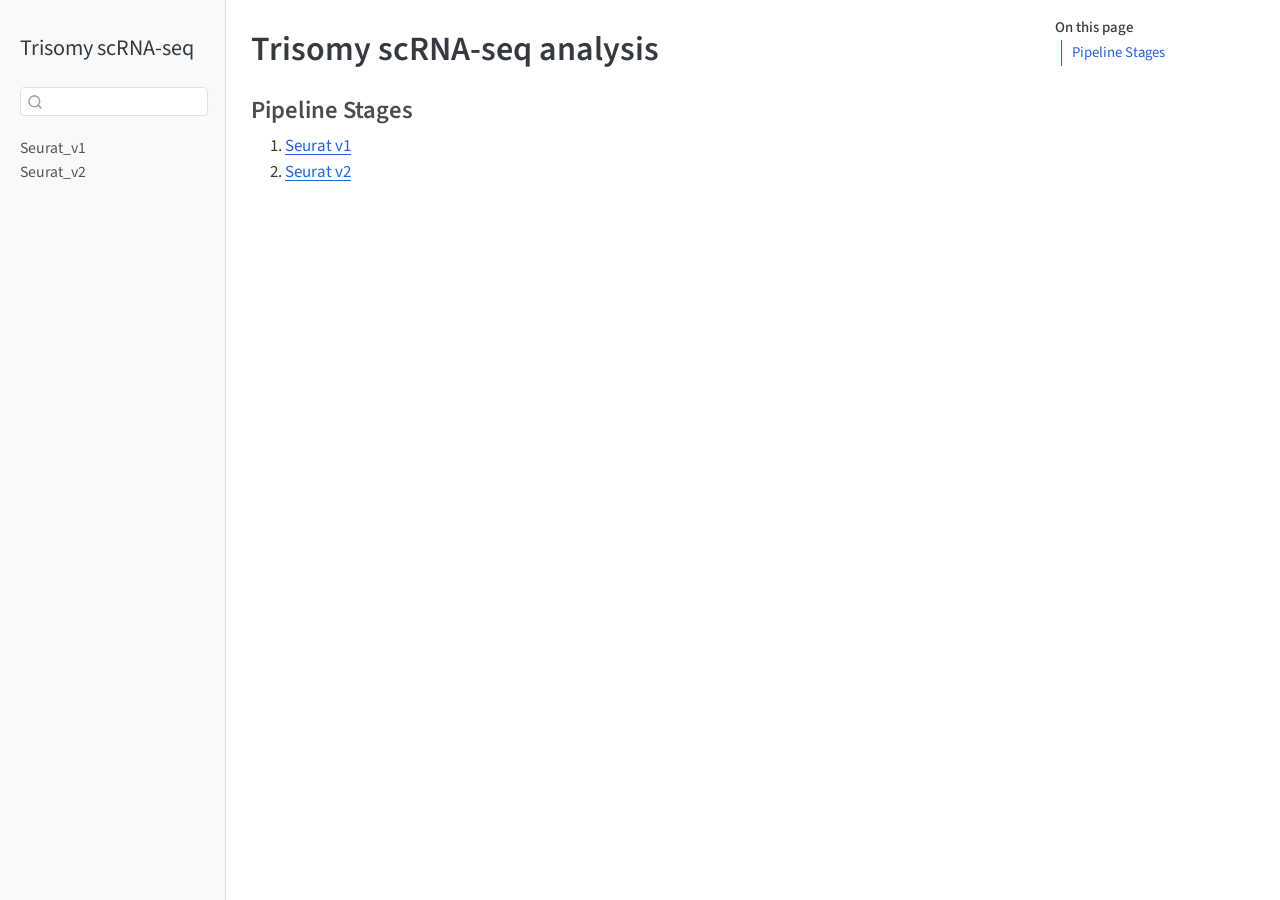
==== docs/index.html @ 90127852 "initial commit - seurat v1/v2" ====
<!DOCTYPE html>
<html xmlns="http://www.w3.org/1999/xhtml" lang="en" xml:lang="en"><head>

<meta charset="utf-8">
<meta name="generator" content="quarto-1.5.57">

<meta name="viewport" content="width=device-width, initial-scale=1.0, user-scalable=yes">


<title>Trisomy scRNA-seq analysis – Trisomy scRNA-seq</title>
<style>
code{white-space: pre-wrap;}
span.smallcaps{font-variant: small-caps;}
div.columns{display: flex; gap: min(4vw, 1.5em);}
div.column{flex: auto; overflow-x: auto;}
div.hanging-indent{margin-left: 1.5em; text-indent: -1.5em;}
ul.task-list{list-style: none;}
ul.task-list li input[type="checkbox"] {
  width: 0.8em;
  margin: 0 0.8em 0.2em -1em; /* quarto-specific, see https://github.com/quarto-dev/quarto-cli/issues/4556 */ 
  vertical-align: middle;
}
</style>


<script src="site_libs/quarto-nav/quarto-nav.js"></script>
<script src="site_libs/quarto-nav/headroom.min.js"></script>
<script src="site_libs/clipboard/clipboard.min.js"></script>
<script src="site_libs/quarto-search/autocomplete.umd.js"></script>
<script src="site_libs/quarto-search/fuse.min.js"></script>
<script src="site_libs/quarto-search/quarto-search.js"></script>
<meta name="quarto:offset" content="./">
<script src="site_libs/quarto-html/quarto.js"></script>
<script src="site_libs/quarto-html/popper.min.js"></script>
<script src="site_libs/quarto-html/tippy.umd.min.js"></script>
<script src="site_libs/quarto-html/anchor.min.js"></script>
<link href="site_libs/quarto-html/tippy.css" rel="stylesheet">
<link href="site_libs/quarto-html/quarto-syntax-highlighting.css" rel="stylesheet" id="quarto-text-highlighting-styles">
<script src="site_libs/bootstrap/bootstrap.min.js"></script>
<link href="site_libs/bootstrap/bootstrap-icons.css" rel="stylesheet">
<link href="site_libs/bootstrap/bootstrap.min.css" rel="stylesheet" id="quarto-bootstrap" data-mode="light">
<script id="quarto-search-options" type="application/json">{
  "location": "sidebar",
  "copy-button": false,
  "collapse-after": 3,
  "panel-placement": "start",
  "type": "textbox",
  "limit": 50,
  "keyboard-shortcut": [
    "f",
    "/",
    "s"
  ],
  "show-item-context": false,
  "language": {
    "search-no-results-text": "No results",
    "search-matching-documents-text": "matching documents",
    "search-copy-link-title": "Copy link to search",
    "search-hide-matches-text": "Hide additional matches",
    "search-more-match-text": "more match in this document",
    "search-more-matches-text": "more matches in this document",
    "search-clear-button-title": "Clear",
    "search-text-placeholder": "",
    "search-detached-cancel-button-title": "Cancel",
    "search-submit-button-title": "Submit",
    "search-label": "Search"
  }
}</script>


</head>

<body class="nav-sidebar docked">

<div id="quarto-search-results"></div>
  <header id="quarto-header" class="headroom fixed-top">
  <nav class="quarto-secondary-nav">
    <div class="container-fluid d-flex">
      <button type="button" class="quarto-btn-toggle btn" data-bs-toggle="collapse" role="button" data-bs-target=".quarto-sidebar-collapse-item" aria-controls="quarto-sidebar" aria-expanded="false" aria-label="Toggle sidebar navigation" onclick="if (window.quartoToggleHeadroom) { window.quartoToggleHeadroom(); }">
        <i class="bi bi-layout-text-sidebar-reverse"></i>
      </button>
        <nav class="quarto-page-breadcrumbs" aria-label="breadcrumb"><ol class="breadcrumb"><li class="breadcrumb-item">
      Trisomy scRNA-seq
      </li></ol></nav>
        <a class="flex-grow-1" role="navigation" data-bs-toggle="collapse" data-bs-target=".quarto-sidebar-collapse-item" aria-controls="quarto-sidebar" aria-expanded="false" aria-label="Toggle sidebar navigation" onclick="if (window.quartoToggleHeadroom) { window.quartoToggleHeadroom(); }">      
        </a>
      <button type="button" class="btn quarto-search-button" aria-label="Search" onclick="window.quartoOpenSearch();">
        <i class="bi bi-search"></i>
      </button>
    </div>
  </nav>
</header>
<!-- content -->
<div id="quarto-content" class="quarto-container page-columns page-rows-contents page-layout-article">
<!-- sidebar -->
  <nav id="quarto-sidebar" class="sidebar collapse collapse-horizontal quarto-sidebar-collapse-item sidebar-navigation docked overflow-auto">
    <div class="pt-lg-2 mt-2 text-left sidebar-header">
    <div class="sidebar-title mb-0 py-0">
      <a href="./">Trisomy scRNA-seq</a> 
    </div>
      </div>
        <div class="mt-2 flex-shrink-0 align-items-center">
        <div class="sidebar-search">
        <div id="quarto-search" class="" title="Search"></div>
        </div>
        </div>
    <div class="sidebar-menu-container"> 
    <ul class="list-unstyled mt-1">
        <li class="sidebar-item">
  <div class="sidebar-item-container"> 
  <a href="./notebooks/seurat_trisomy_v1.html" class="sidebar-item-text sidebar-link">
 <span class="menu-text">Seurat_v1</span></a>
  </div>
</li>
        <li class="sidebar-item">
  <div class="sidebar-item-container"> 
  <a href="./notebooks/seurat_trisomy_v2.html" class="sidebar-item-text sidebar-link">
 <span class="menu-text">Seurat_v2</span></a>
  </div>
</li>
    </ul>
    </div>
</nav>
<div id="quarto-sidebar-glass" class="quarto-sidebar-collapse-item" data-bs-toggle="collapse" data-bs-target=".quarto-sidebar-collapse-item"></div>
<!-- margin-sidebar -->
    <div id="quarto-margin-sidebar" class="sidebar margin-sidebar">
        <nav id="TOC" role="doc-toc" class="toc-active">
    <h2 id="toc-title">On this page</h2>
   
  <ul>
  <li><a href="#pipeline-stages" id="toc-pipeline-stages" class="nav-link active" data-scroll-target="#pipeline-stages">Pipeline Stages</a></li>
  </ul>
</nav>
    </div>
<!-- main -->
<main class="content" id="quarto-document-content">

<header id="title-block-header" class="quarto-title-block default">
<div class="quarto-title">
<h1 class="title">Trisomy scRNA-seq analysis</h1>
</div>



<div class="quarto-title-meta">

    
  
    
  </div>
  


</header>


<section id="pipeline-stages" class="level3">
<h3 class="anchored" data-anchor-id="pipeline-stages">Pipeline Stages</h3>
<ol type="1">
<li><a href="./notebooks/seurat_trisomy_v1.html">Seurat v1</a></li>
<li><a href="./notebooks/seurat_trisomy_v2.html">Seurat v2</a></li>
</ol>


</section>

</main> <!-- /main -->
<script id="quarto-html-after-body" type="application/javascript">
window.document.addEventListener("DOMContentLoaded", function (event) {
  const toggleBodyColorMode = (bsSheetEl) => {
    const mode = bsSheetEl.getAttribute("data-mode");
    const bodyEl = window.document.querySelector("body");
    if (mode === "dark") {
      bodyEl.classList.add("quarto-dark");
      bodyEl.classList.remove("quarto-light");
    } else {
      bodyEl.classList.add("quarto-light");
      bodyEl.classList.remove("quarto-dark");
    }
  }
  const toggleBodyColorPrimary = () => {
    const bsSheetEl = window.document.querySelector("link#quarto-bootstrap");
    if (bsSheetEl) {
      toggleBodyColorMode(bsSheetEl);
    }
  }
  toggleBodyColorPrimary();  
  const icon = "";
  const anchorJS = new window.AnchorJS();
  anchorJS.options = {
    placement: 'right',
    icon: icon
  };
  anchorJS.add('.anchored');
  const isCodeAnnotation = (el) => {
    for (const clz of el.classList) {
      if (clz.startsWith('code-annotation-')) {                     
        return true;
      }
    }
    return false;
  }
  const onCopySuccess = function(e) {
    // button target
    const button = e.trigger;
    // don't keep focus
    button.blur();
    // flash "checked"
    button.classList.add('code-copy-button-checked');
    var currentTitle = button.getAttribute("title");
    button.setAttribute("title", "Copied!");
    let tooltip;
    if (window.bootstrap) {
      button.setAttribute("data-bs-toggle", "tooltip");
      button.setAttribute("data-bs-placement", "left");
      button.setAttribute("data-bs-title", "Copied!");
      tooltip = new bootstrap.Tooltip(button, 
        { trigger: "manual", 
          customClass: "code-copy-button-tooltip",
          offset: [0, -8]});
      tooltip.show();    
    }
    setTimeout(function() {
      if (tooltip) {
        tooltip.hide();
        button.removeAttribute("data-bs-title");
        button.removeAttribute("data-bs-toggle");
        button.removeAttribute("data-bs-placement");
      }
      button.setAttribute("title", currentTitle);
      button.classList.remove('code-copy-button-checked');
    }, 1000);
    // clear code selection
    e.clearSelection();
  }
  const getTextToCopy = function(trigger) {
      const codeEl = trigger.previousElementSibling.cloneNode(true);
      for (const childEl of codeEl.children) {
        if (isCodeAnnotation(childEl)) {
          childEl.remove();
        }
      }
      return codeEl.innerText;
  }
  const clipboard = new window.ClipboardJS('.code-copy-button:not([data-in-quarto-modal])', {
    text: getTextToCopy
  });
  clipboard.on('success', onCopySuccess);
  if (window.document.getElementById('quarto-embedded-source-code-modal')) {
    // For code content inside modals, clipBoardJS needs to be initialized with a container option
    // TODO: Check when it could be a function (https://github.com/zenorocha/clipboard.js/issues/860)
    const clipboardModal = new window.ClipboardJS('.code-copy-button[data-in-quarto-modal]', {
      text: getTextToCopy,
      container: window.document.getElementById('quarto-embedded-source-code-modal')
    });
    clipboardModal.on('success', onCopySuccess);
  }
    var localhostRegex = new RegExp(/^(?:http|https):\/\/localhost\:?[0-9]*\//);
    var mailtoRegex = new RegExp(/^mailto:/);
      var filterRegex = new RegExp('/' + window.location.host + '/');
    var isInternal = (href) => {
        return filterRegex.test(href) || localhostRegex.test(href) || mailtoRegex.test(href);
    }
    // Inspect non-navigation links and adorn them if external
 	var links = window.document.querySelectorAll('a[href]:not(.nav-link):not(.navbar-brand):not(.toc-action):not(.sidebar-link):not(.sidebar-item-toggle):not(.pagination-link):not(.no-external):not([aria-hidden]):not(.dropdown-item):not(.quarto-navigation-tool):not(.about-link)');
    for (var i=0; i<links.length; i++) {
      const link = links[i];
      if (!isInternal(link.href)) {
        // undo the damage that might have been done by quarto-nav.js in the case of
        // links that we want to consider external
        if (link.dataset.originalHref !== undefined) {
          link.href = link.dataset.originalHref;
        }
      }
    }
  function tippyHover(el, contentFn, onTriggerFn, onUntriggerFn) {
    const config = {
      allowHTML: true,
      maxWidth: 500,
      delay: 100,
      arrow: false,
      appendTo: function(el) {
          return el.parentElement;
      },
      interactive: true,
      interactiveBorder: 10,
      theme: 'quarto',
      placement: 'bottom-start',
    };
    if (contentFn) {
      config.content = contentFn;
    }
    if (onTriggerFn) {
      config.onTrigger = onTriggerFn;
    }
    if (onUntriggerFn) {
      config.onUntrigger = onUntriggerFn;
    }
    window.tippy(el, config); 
  }
  const noterefs = window.document.querySelectorAll('a[role="doc-noteref"]');
  for (var i=0; i<noterefs.length; i++) {
    const ref = noterefs[i];
    tippyHover(ref, function() {
      // use id or data attribute instead here
      let href = ref.getAttribute('data-footnote-href') || ref.getAttribute('href');
      try { href = new URL(href).hash; } catch {}
      const id = href.replace(/^#\/?/, "");
      const note = window.document.getElementById(id);
      if (note) {
        return note.innerHTML;
      } else {
        return "";
      }
    });
  }
  const xrefs = window.document.querySelectorAll('a.quarto-xref');
  const processXRef = (id, note) => {
    // Strip column container classes
    const stripColumnClz = (el) => {
      el.classList.remove("page-full", "page-columns");
      if (el.children) {
        for (const child of el.children) {
          stripColumnClz(child);
        }
      }
    }
    stripColumnClz(note)
    if (id === null || id.startsWith('sec-')) {
      // Special case sections, only their first couple elements
      const container = document.createElement("div");
      if (note.children && note.children.length > 2) {
        container.appendChild(note.children[0].cloneNode(true));
        for (let i = 1; i < note.children.length; i++) {
          const child = note.children[i];
          if (child.tagName === "P" && child.innerText === "") {
            continue;
          } else {
            container.appendChild(child.cloneNode(true));
            break;
          }
        }
        if (window.Quarto?.typesetMath) {
          window.Quarto.typesetMath(container);
        }
        return container.innerHTML
      } else {
        if (window.Quarto?.typesetMath) {
          window.Quarto.typesetMath(note);
        }
        return note.innerHTML;
      }
    } else {
      // Remove any anchor links if they are present
      const anchorLink = note.querySelector('a.anchorjs-link');
      if (anchorLink) {
        anchorLink.remove();
      }
      if (window.Quarto?.typesetMath) {
        window.Quarto.typesetMath(note);
      }
      // TODO in 1.5, we should make sure this works without a callout special case
      if (note.classList.contains("callout")) {
        return note.outerHTML;
      } else {
        return note.innerHTML;
      }
    }
  }
  for (var i=0; i<xrefs.length; i++) {
    const xref = xrefs[i];
    tippyHover(xref, undefined, function(instance) {
      instance.disable();
      let url = xref.getAttribute('href');
      let hash = undefined; 
      if (url.startsWith('#')) {
        hash = url;
      } else {
        try { hash = new URL(url).hash; } catch {}
      }
      if (hash) {
        const id = hash.replace(/^#\/?/, "");
        const note = window.document.getElementById(id);
        if (note !== null) {
          try {
            const html = processXRef(id, note.cloneNode(true));
            instance.setContent(html);
          } finally {
            instance.enable();
            instance.show();
          }
        } else {
          // See if we can fetch this
          fetch(url.split('#')[0])
          .then(res => res.text())
          .then(html => {
            const parser = new DOMParser();
            const htmlDoc = parser.parseFromString(html, "text/html");
            const note = htmlDoc.getElementById(id);
            if (note !== null) {
              const html = processXRef(id, note);
              instance.setContent(html);
            } 
          }).finally(() => {
            instance.enable();
            instance.show();
          });
        }
      } else {
        // See if we can fetch a full url (with no hash to target)
        // This is a special case and we should probably do some content thinning / targeting
        fetch(url)
        .then(res => res.text())
        .then(html => {
          const parser = new DOMParser();
          const htmlDoc = parser.parseFromString(html, "text/html");
          const note = htmlDoc.querySelector('main.content');
          if (note !== null) {
            // This should only happen for chapter cross references
            // (since there is no id in the URL)
            // remove the first header
            if (note.children.length > 0 && note.children[0].tagName === "HEADER") {
              note.children[0].remove();
            }
            const html = processXRef(null, note);
            instance.setContent(html);
          } 
        }).finally(() => {
          instance.enable();
          instance.show();
        });
      }
    }, function(instance) {
    });
  }
      let selectedAnnoteEl;
      const selectorForAnnotation = ( cell, annotation) => {
        let cellAttr = 'data-code-cell="' + cell + '"';
        let lineAttr = 'data-code-annotation="' +  annotation + '"';
        const selector = 'span[' + cellAttr + '][' + lineAttr + ']';
        return selector;
      }
      const selectCodeLines = (annoteEl) => {
        const doc = window.document;
        const targetCell = annoteEl.getAttribute("data-target-cell");
        const targetAnnotation = annoteEl.getAttribute("data-target-annotation");
        const annoteSpan = window.document.querySelector(selectorForAnnotation(targetCell, targetAnnotation));
        const lines = annoteSpan.getAttribute("data-code-lines").split(",");
        const lineIds = lines.map((line) => {
          return targetCell + "-" + line;
        })
        let top = null;
        let height = null;
        let parent = null;
        if (lineIds.length > 0) {
            //compute the position of the single el (top and bottom and make a div)
            const el = window.document.getElementById(lineIds[0]);
            top = el.offsetTop;
            height = el.offsetHeight;
            parent = el.parentElement.parentElement;
          if (lineIds.length > 1) {
            const lastEl = window.document.getElementById(lineIds[lineIds.length - 1]);
            const bottom = lastEl.offsetTop + lastEl.offsetHeight;
            height = bottom - top;
          }
          if (top !== null && height !== null && parent !== null) {
            // cook up a div (if necessary) and position it 
            let div = window.document.getElementById("code-annotation-line-highlight");
            if (div === null) {
              div = window.document.createElement("div");
              div.setAttribute("id", "code-annotation-line-highlight");
              div.style.position = 'absolute';
              parent.appendChild(div);
            }
            div.style.top = top - 2 + "px";
            div.style.height = height + 4 + "px";
            div.style.left = 0;
            let gutterDiv = window.document.getElementById("code-annotation-line-highlight-gutter");
            if (gutterDiv === null) {
              gutterDiv = window.document.createElement("div");
              gutterDiv.setAttribute("id", "code-annotation-line-highlight-gutter");
              gutterDiv.style.position = 'absolute';
              const codeCell = window.document.getElementById(targetCell);
              const gutter = codeCell.querySelector('.code-annotation-gutter');
              gutter.appendChild(gutterDiv);
            }
            gutterDiv.style.top = top - 2 + "px";
            gutterDiv.style.height = height + 4 + "px";
          }
          selectedAnnoteEl = annoteEl;
        }
      };
      const unselectCodeLines = () => {
        const elementsIds = ["code-annotation-line-highlight", "code-annotation-line-highlight-gutter"];
        elementsIds.forEach((elId) => {
          const div = window.document.getElementById(elId);
          if (div) {
            div.remove();
          }
        });
        selectedAnnoteEl = undefined;
      };
        // Handle positioning of the toggle
    window.addEventListener(
      "resize",
      throttle(() => {
        elRect = undefined;
        if (selectedAnnoteEl) {
          selectCodeLines(selectedAnnoteEl);
        }
      }, 10)
    );
    function throttle(fn, ms) {
    let throttle = false;
    let timer;
      return (...args) => {
        if(!throttle) { // first call gets through
            fn.apply(this, args);
            throttle = true;
        } else { // all the others get throttled
            if(timer) clearTimeout(timer); // cancel #2
            timer = setTimeout(() => {
              fn.apply(this, args);
              timer = throttle = false;
            }, ms);
        }
      };
    }
      // Attach click handler to the DT
      const annoteDls = window.document.querySelectorAll('dt[data-target-cell]');
      for (const annoteDlNode of annoteDls) {
        annoteDlNode.addEventListener('click', (event) => {
          const clickedEl = event.target;
          if (clickedEl !== selectedAnnoteEl) {
            unselectCodeLines();
            const activeEl = window.document.querySelector('dt[data-target-cell].code-annotation-active');
            if (activeEl) {
              activeEl.classList.remove('code-annotation-active');
            }
            selectCodeLines(clickedEl);
            clickedEl.classList.add('code-annotation-active');
          } else {
            // Unselect the line
            unselectCodeLines();
            clickedEl.classList.remove('code-annotation-active');
          }
        });
      }
  const findCites = (el) => {
    const parentEl = el.parentElement;
    if (parentEl) {
      const cites = parentEl.dataset.cites;
      if (cites) {
        return {
          el,
          cites: cites.split(' ')
        };
      } else {
        return findCites(el.parentElement)
      }
    } else {
      return undefined;
    }
  };
  var bibliorefs = window.document.querySelectorAll('a[role="doc-biblioref"]');
  for (var i=0; i<bibliorefs.length; i++) {
    const ref = bibliorefs[i];
    const citeInfo = findCites(ref);
    if (citeInfo) {
      tippyHover(citeInfo.el, function() {
        var popup = window.document.createElement('div');
        citeInfo.cites.forEach(function(cite) {
          var citeDiv = window.document.createElement('div');
          citeDiv.classList.add('hanging-indent');
          citeDiv.classList.add('csl-entry');
          var biblioDiv = window.document.getElementById('ref-' + cite);
          if (biblioDiv) {
            citeDiv.innerHTML = biblioDiv.innerHTML;
          }
          popup.appendChild(citeDiv);
        });
        return popup.innerHTML;
      });
    }
  }
});
</script>
</div> <!-- /content -->




</body></html>
---- docs/site_libs/quarto-html/tippy.css ----
.tippy-box[data-animation=fade][data-state=hidden]{opacity:0}[data-tippy-root]{max-width:calc(100vw - 10px)}.tippy-box{position:relative;background-color:#333;color:#fff;border-radius:4px;font-size:14px;line-height:1.4;white-space:normal;outline:0;transition-property:transform,visibility,opacity}.tippy-box[data-placement^=top]>.tippy-arrow{bottom:0}.tippy-box[data-placement^=top]>.tippy-arrow:before{bottom:-7px;left:0;border-width:8px 8px 0;border-top-color:initial;transform-origin:center top}.tippy-box[data-placement^=bottom]>.tippy-arrow{top:0}.tippy-box[data-placement^=bottom]>.tippy-arrow:before{top:-7px;left:0;border-width:0 8px 8px;border-bottom-color:initial;transform-origin:center bottom}.tippy-box[data-placement^=left]>.tippy-arrow{right:0}.tippy-box[data-placement^=left]>.tippy-arrow:before{border-width:8px 0 8px 8px;border-left-color:initial;right:-7px;transform-origin:center left}.tippy-box[data-placement^=right]>.tippy-arrow{left:0}.tippy-box[data-placement^=right]>.tippy-arrow:before{left:-7px;border-width:8px 8px 8px 0;border-right-color:initial;transform-origin:center right}.tippy-box[data-inertia][data-state=visible]{transition-timing-function:cubic-bezier(.54,1.5,.38,1.11)}.tippy-arrow{width:16px;height:16px;color:#333}.tippy-arrow:before{content:"";position:absolute;border-color:transparent;border-style:solid}.tippy-content{position:relative;padding:5px 9px;z-index:1}
---- docs/site_libs/quarto-html/quarto-syntax-highlighting.css ----
/* quarto syntax highlight colors */
:root {
  --quarto-hl-ot-color: #003B4F;
  --quarto-hl-at-color: #657422;
  --quarto-hl-ss-color: #20794D;
  --quarto-hl-an-color: #5E5E5E;
  --quarto-hl-fu-color: #4758AB;
  --quarto-hl-st-color: #20794D;
  --quarto-hl-cf-color: #003B4F;
  --quarto-hl-op-color: #5E5E5E;
  --quarto-hl-er-color: #AD0000;
  --quarto-hl-bn-color: #AD0000;
  --quarto-hl-al-color: #AD0000;
  --quarto-hl-va-color: #111111;
  --quarto-hl-bu-color: inherit;
  --quarto-hl-ex-color: inherit;
  --quarto-hl-pp-color: #AD0000;
  --quarto-hl-in-color: #5E5E5E;
  --quarto-hl-vs-color: #20794D;
  --quarto-hl-wa-color: #5E5E5E;
  --quarto-hl-do-color: #5E5E5E;
  --quarto-hl-im-color: #00769E;
  --quarto-hl-ch-color: #20794D;
  --quarto-hl-dt-color: #AD0000;
  --quarto-hl-fl-color: #AD0000;
  --quarto-hl-co-color: #5E5E5E;
  --quarto-hl-cv-color: #5E5E5E;
  --quarto-hl-cn-color: #8f5902;
  --quarto-hl-sc-color: #5E5E5E;
  --quarto-hl-dv-color: #AD0000;
  --quarto-hl-kw-color: #003B4F;
}

/* other quarto variables */
:root {
  --quarto-font-monospace: SFMono-Regular, Menlo, Monaco, Consolas, "Liberation Mono", "Courier New", monospace;
}

pre > code.sourceCode > span {
  color: #003B4F;
}

code span {
  color: #003B4F;
}

code.sourceCode > span {
  color: #003B4F;
}

div.sourceCode,
div.sourceCode pre.sourceCode {
  color: #003B4F;
}

code span.ot {
  color: #003B4F;
  font-style: inherit;
}

code span.at {
  color: #657422;
  font-style: inherit;
}

code span.ss {
  color: #20794D;
  font-style: inherit;
}

code span.an {
  color: #5E5E5E;
  font-style: inherit;
}

code span.fu {
  color: #4758AB;
  font-style: inherit;
}

code span.st {
  color: #20794D;
  font-style: inherit;
}

code span.cf {
  color: #003B4F;
  font-weight: bold;
  font-style: inherit;
}

code span.op {
  color: #5E5E5E;
  font-style: inherit;
}

code span.er {
  color: #AD0000;
  font-style: inherit;
}

code span.bn {
  color: #AD0000;
  font-style: inherit;
}

code span.al {
  color: #AD0000;
  font-style: inherit;
}

code span.va {
  color: #111111;
  font-style: inherit;
}

code span.bu {
  font-style: inherit;
}

code span.ex {
  font-style: inherit;
}

code span.pp {
  color: #AD0000;
  font-style: inherit;
}

code span.in {
  color: #5E5E5E;
  font-style: inherit;
}

code span.vs {
  color: #20794D;
  font-style: inherit;
}

code span.wa {
  color: #5E5E5E;
  font-style: italic;
}

code span.do {
  color: #5E5E5E;
  font-style: italic;
}

code span.im {
  color: #00769E;
  font-style: inherit;
}

code span.ch {
  color: #20794D;
  font-style: inherit;
}

code span.dt {
  color: #AD0000;
  font-style: inherit;
}

code span.fl {
  color: #AD0000;
  font-style: inherit;
}

code span.co {
  color: #5E5E5E;
  font-style: inherit;
}

code span.cv {
  color: #5E5E5E;
  font-style: italic;
}

code span.cn {
  color: #8f5902;
  font-style: inherit;
}

code span.sc {
  color: #5E5E5E;
  font-style: inherit;
}

code span.dv {
  color: #AD0000;
  font-style: inherit;
}

code span.kw {
  color: #003B4F;
  font-weight: bold;
  font-style: inherit;
}

.prevent-inlining {
  content: "</";
}

/*# sourceMappingURL=debc5d5d77c3f9108843748ff7464032.css.map */
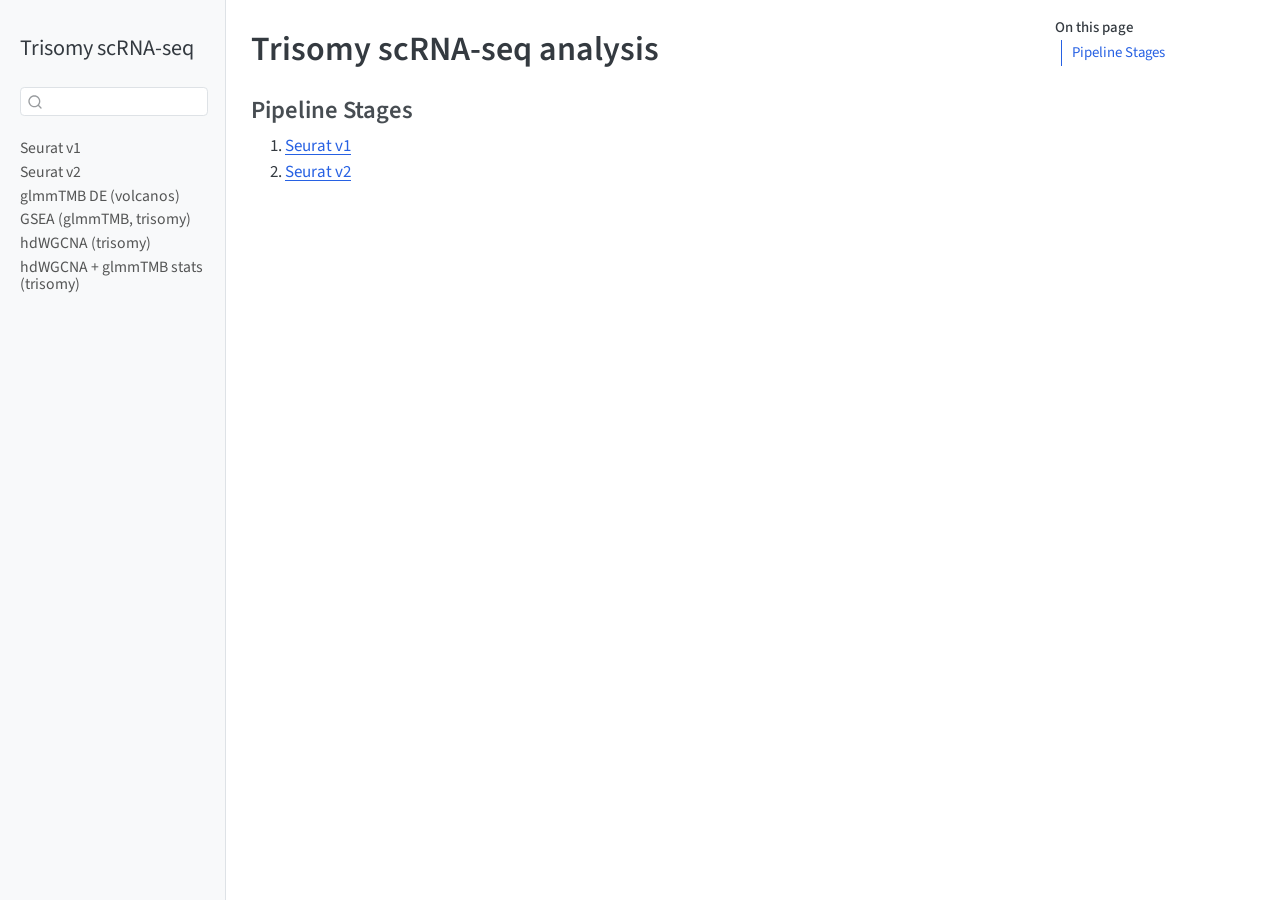
==== commit 20fe18e5: "render upload" ====
--- a/docs/index.html
+++ b/docs/index.html
@@ -109,13 +109,37 @@
         <li class="sidebar-item">
   <div class="sidebar-item-container"> 
   <a href="./notebooks/seurat_trisomy_v1.html" class="sidebar-item-text sidebar-link">
- <span class="menu-text">Seurat_v1</span></a>
+ <span class="menu-text">Seurat v1</span></a>
   </div>
 </li>
         <li class="sidebar-item">
   <div class="sidebar-item-container"> 
   <a href="./notebooks/seurat_trisomy_v2.html" class="sidebar-item-text sidebar-link">
- <span class="menu-text">Seurat_v2</span></a>
+ <span class="menu-text">Seurat v2</span></a>
+  </div>
+</li>
+        <li class="sidebar-item">
+  <div class="sidebar-item-container"> 
+  <a href="./notebooks/glmmTMB_DE.html" class="sidebar-item-text sidebar-link">
+ <span class="menu-text">glmmTMB DE (volcanos)</span></a>
+  </div>
+</li>
+        <li class="sidebar-item">
+  <div class="sidebar-item-container"> 
+  <a href="./notebooks/gsea_glmmTMB_trisomy.html" class="sidebar-item-text sidebar-link">
+ <span class="menu-text">GSEA (glmmTMB, trisomy)</span></a>
+  </div>
+</li>
+        <li class="sidebar-item">
+  <div class="sidebar-item-container"> 
+  <a href="./notebooks/hdwgcna_trisomy.html" class="sidebar-item-text sidebar-link">
+ <span class="menu-text">hdWGCNA (trisomy)</span></a>
+  </div>
+</li>
+        <li class="sidebar-item">
+  <div class="sidebar-item-container"> 
+  <a href="./notebooks/hdwgcna_glmmTMB_stats_trisomy.html" class="sidebar-item-text sidebar-link">
+ <span class="menu-text">hdWGCNA + glmmTMB stats (trisomy)</span></a>
   </div>
 </li>
     </ul>
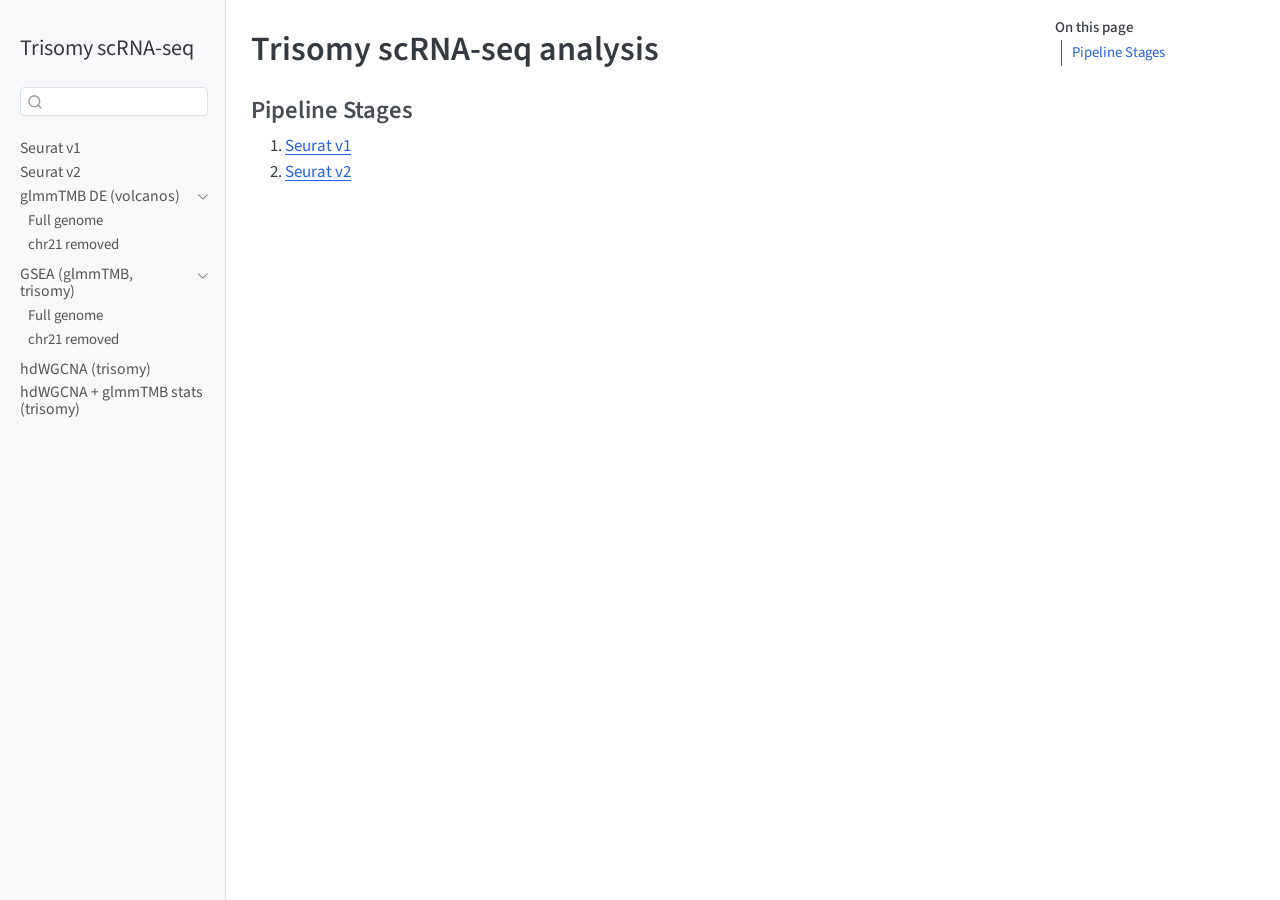
==== commit 808d6f55: "added no_chr21 renders" ====
--- a/docs/index.html
+++ b/docs/index.html
@@ -118,18 +118,52 @@
  <span class="menu-text">Seurat v2</span></a>
   </div>
 </li>
-        <li class="sidebar-item">
+        <li class="sidebar-item sidebar-item-section">
+      <div class="sidebar-item-container"> 
+            <a class="sidebar-item-text sidebar-link text-start" data-bs-toggle="collapse" data-bs-target="#quarto-sidebar-section-1" role="navigation" aria-expanded="true">
+ <span class="menu-text">glmmTMB DE (volcanos)</span></a>
+          <a class="sidebar-item-toggle text-start" data-bs-toggle="collapse" data-bs-target="#quarto-sidebar-section-1" role="navigation" aria-expanded="true" aria-label="Toggle section">
+            <i class="bi bi-chevron-right ms-2"></i>
+          </a> 
+      </div>
+      <ul id="quarto-sidebar-section-1" class="collapse list-unstyled sidebar-section depth1 show">  
+          <li class="sidebar-item">
   <div class="sidebar-item-container"> 
   <a href="./notebooks/glmmTMB_DE.html" class="sidebar-item-text sidebar-link">
- <span class="menu-text">glmmTMB DE (volcanos)</span></a>
-  </div>
-</li>
-        <li class="sidebar-item">
+ <span class="menu-text">Full genome</span></a>
+  </div>
+</li>
+          <li class="sidebar-item">
+  <div class="sidebar-item-container"> 
+  <a href="./notebooks/glmmTMB_DE_chr21_removed.html" class="sidebar-item-text sidebar-link">
+ <span class="menu-text">chr21 removed</span></a>
+  </div>
+</li>
+      </ul>
+  </li>
+        <li class="sidebar-item sidebar-item-section">
+      <div class="sidebar-item-container"> 
+            <a class="sidebar-item-text sidebar-link text-start" data-bs-toggle="collapse" data-bs-target="#quarto-sidebar-section-2" role="navigation" aria-expanded="true">
+ <span class="menu-text">GSEA (glmmTMB, trisomy)</span></a>
+          <a class="sidebar-item-toggle text-start" data-bs-toggle="collapse" data-bs-target="#quarto-sidebar-section-2" role="navigation" aria-expanded="true" aria-label="Toggle section">
+            <i class="bi bi-chevron-right ms-2"></i>
+          </a> 
+      </div>
+      <ul id="quarto-sidebar-section-2" class="collapse list-unstyled sidebar-section depth1 show">  
+          <li class="sidebar-item">
   <div class="sidebar-item-container"> 
   <a href="./notebooks/gsea_glmmTMB_trisomy.html" class="sidebar-item-text sidebar-link">
- <span class="menu-text">GSEA (glmmTMB, trisomy)</span></a>
-  </div>
-</li>
+ <span class="menu-text">Full genome</span></a>
+  </div>
+</li>
+          <li class="sidebar-item">
+  <div class="sidebar-item-container"> 
+  <a href="./notebooks/gsea_glmmTMB_trisomy_chr21_removed.html" class="sidebar-item-text sidebar-link">
+ <span class="menu-text">chr21 removed</span></a>
+  </div>
+</li>
+      </ul>
+  </li>
         <li class="sidebar-item">
   <div class="sidebar-item-container"> 
   <a href="./notebooks/hdwgcna_trisomy.html" class="sidebar-item-text sidebar-link">
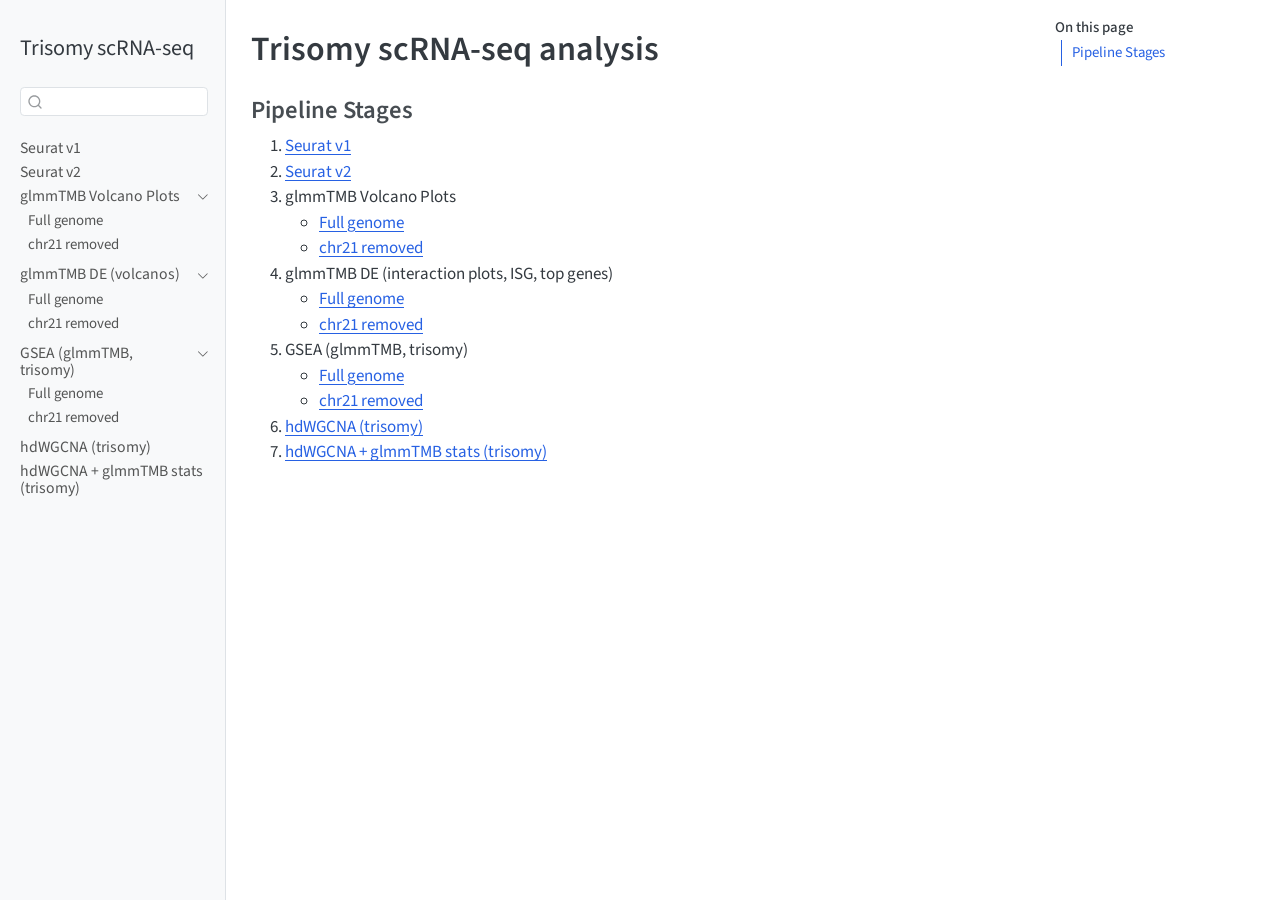
==== commit 211c87d8: "fixed index" ====
--- a/docs/index.html
+++ b/docs/index.html
@@ -121,7 +121,7 @@
         <li class="sidebar-item sidebar-item-section">
       <div class="sidebar-item-container"> 
             <a class="sidebar-item-text sidebar-link text-start" data-bs-toggle="collapse" data-bs-target="#quarto-sidebar-section-1" role="navigation" aria-expanded="true">
- <span class="menu-text">glmmTMB DE (volcanos)</span></a>
+ <span class="menu-text">glmmTMB Volcano Plots</span></a>
           <a class="sidebar-item-toggle text-start" data-bs-toggle="collapse" data-bs-target="#quarto-sidebar-section-1" role="navigation" aria-expanded="true" aria-label="Toggle section">
             <i class="bi bi-chevron-right ms-2"></i>
           </a> 
@@ -129,13 +129,13 @@
       <ul id="quarto-sidebar-section-1" class="collapse list-unstyled sidebar-section depth1 show">  
           <li class="sidebar-item">
   <div class="sidebar-item-container"> 
-  <a href="./notebooks/glmmTMB_DE.html" class="sidebar-item-text sidebar-link">
+  <a href="./notebooks/glmmTMB_volcanos.html" class="sidebar-item-text sidebar-link">
  <span class="menu-text">Full genome</span></a>
   </div>
 </li>
           <li class="sidebar-item">
   <div class="sidebar-item-container"> 
-  <a href="./notebooks/glmmTMB_DE_chr21_removed.html" class="sidebar-item-text sidebar-link">
+  <a href="./notebooks/glmmTMB_volcanos_chr21_removed.html" class="sidebar-item-text sidebar-link">
  <span class="menu-text">chr21 removed</span></a>
   </div>
 </li>
@@ -144,12 +144,35 @@
         <li class="sidebar-item sidebar-item-section">
       <div class="sidebar-item-container"> 
             <a class="sidebar-item-text sidebar-link text-start" data-bs-toggle="collapse" data-bs-target="#quarto-sidebar-section-2" role="navigation" aria-expanded="true">
- <span class="menu-text">GSEA (glmmTMB, trisomy)</span></a>
+ <span class="menu-text">glmmTMB DE (volcanos)</span></a>
           <a class="sidebar-item-toggle text-start" data-bs-toggle="collapse" data-bs-target="#quarto-sidebar-section-2" role="navigation" aria-expanded="true" aria-label="Toggle section">
             <i class="bi bi-chevron-right ms-2"></i>
           </a> 
       </div>
       <ul id="quarto-sidebar-section-2" class="collapse list-unstyled sidebar-section depth1 show">  
+          <li class="sidebar-item">
+  <div class="sidebar-item-container"> 
+  <a href="./notebooks/glmmTMB_DE.html" class="sidebar-item-text sidebar-link">
+ <span class="menu-text">Full genome</span></a>
+  </div>
+</li>
+          <li class="sidebar-item">
+  <div class="sidebar-item-container"> 
+  <a href="./notebooks/glmmTMB_DE_chr21_removed.html" class="sidebar-item-text sidebar-link">
+ <span class="menu-text">chr21 removed</span></a>
+  </div>
+</li>
+      </ul>
+  </li>
+        <li class="sidebar-item sidebar-item-section">
+      <div class="sidebar-item-container"> 
+            <a class="sidebar-item-text sidebar-link text-start" data-bs-toggle="collapse" data-bs-target="#quarto-sidebar-section-3" role="navigation" aria-expanded="true">
+ <span class="menu-text">GSEA (glmmTMB, trisomy)</span></a>
+          <a class="sidebar-item-toggle text-start" data-bs-toggle="collapse" data-bs-target="#quarto-sidebar-section-3" role="navigation" aria-expanded="true" aria-label="Toggle section">
+            <i class="bi bi-chevron-right ms-2"></i>
+          </a> 
+      </div>
+      <ul id="quarto-sidebar-section-3" class="collapse list-unstyled sidebar-section depth1 show">  
           <li class="sidebar-item">
   <div class="sidebar-item-container"> 
   <a href="./notebooks/gsea_glmmTMB_trisomy.html" class="sidebar-item-text sidebar-link">
@@ -217,6 +240,23 @@
 <ol type="1">
 <li><a href="./notebooks/seurat_trisomy_v1.html">Seurat v1</a></li>
 <li><a href="./notebooks/seurat_trisomy_v2.html">Seurat v2</a></li>
+<li>glmmTMB Volcano Plots
+<ul>
+<li><a href="./notebooks/glmmTMB_volcanos.html">Full genome</a></li>
+<li><a href="./notebooks/glmmTMB_volcanos_chr21_removed.html">chr21 removed</a></li>
+</ul></li>
+<li>glmmTMB DE (interaction plots, ISG, top genes)
+<ul>
+<li><a href="./notebooks/glmmTMB_DE.html">Full genome</a></li>
+<li><a href="./notebooks/glmmTMB_DE_chr21_removed.html">chr21 removed</a></li>
+</ul></li>
+<li>GSEA (glmmTMB, trisomy)
+<ul>
+<li><a href="./notebooks/gsea_glmmTMB_trisomy.html">Full genome</a></li>
+<li><a href="./notebooks/gsea_glmmTMB_trisomy_chr21_removed.html">chr21 removed</a></li>
+</ul></li>
+<li><a href="./notebooks/hdwgcna_trisomy.html">hdWGCNA (trisomy)</a></li>
+<li><a href="./notebooks/hdwgcna_glmmTMB_stats_trisomy.html">hdWGCNA + glmmTMB stats (trisomy)</a></li>
 </ol>
 
 
